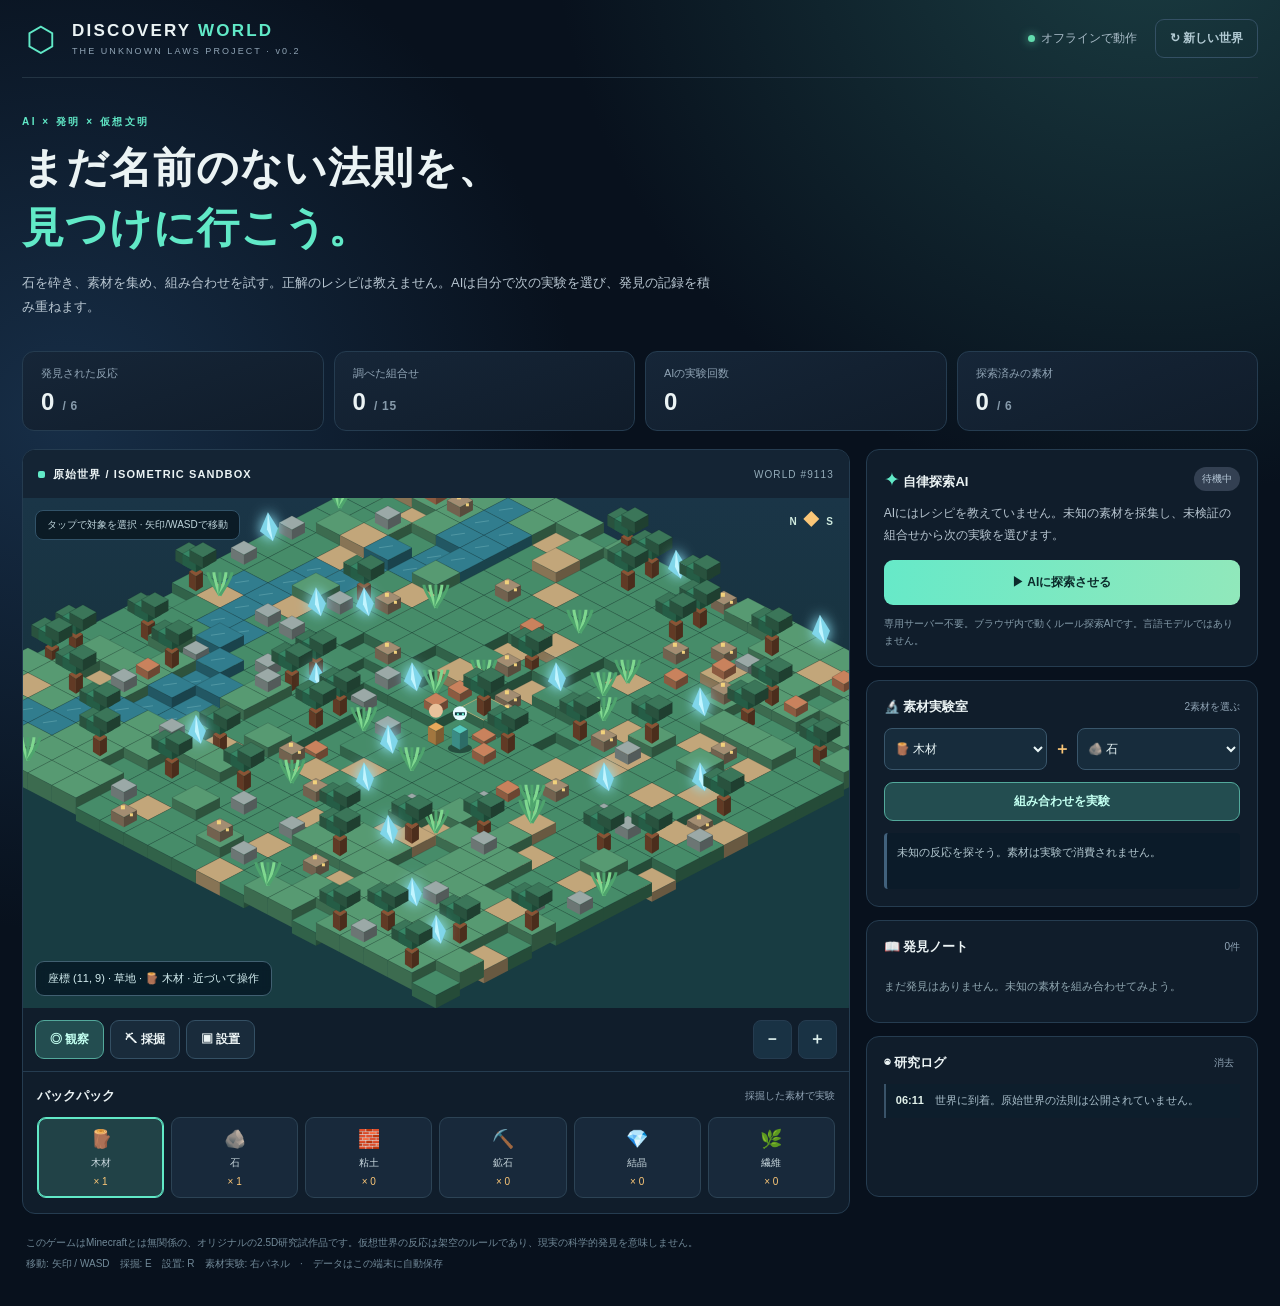
==== discovery-world/index.html @ 814305f7 "feat(discovery-world): publish standalone voxel discovery game for iPhone" ====
<!doctype html>
<html lang="ja">
<head>
  <meta charset="utf-8" />
  <meta name="viewport" content="width=device-width,initial-scale=1,viewport-fit=cover" />
  <meta name="theme-color" content="#0a1424" />
  <title>DISCOVERY WORLD — AIが発見する原始世界</title>
  <meta name="description" content="立体ブロックの原始世界を探索。素材の採掘、配置、未知の反応の実験、AIの自律探索を体験するオリジナル研究ゲーム。" />
  <style>
:root{color-scheme:dark;--bg:#08111d;--panel:#101d2b;--panel2:#142436;--edge:#253c50;--ink:#ebf3f4;--muted:#90a4b5;--cyan:#61e9c7;--gold:#fac677;--blue:#72affc}*{box-sizing:border-box}html{scroll-behavior:smooth}body{margin:0;background:radial-gradient(circle at 90% -8%,#1b3e43 0,transparent 33%),radial-gradient(circle at 5% 32%,#172e47 0,transparent 34%),var(--bg);color:var(--ink);font-family:ui-sans-serif,-apple-system,BlinkMacSystemFont,"Hiragino Kaku Gothic ProN","Noto Sans JP",sans-serif;min-height:100vh}button,select{font:inherit}button{cursor:pointer;touch-action:manipulation}button:focus-visible,select:focus-visible,canvas:focus-visible{outline:2px solid var(--cyan);outline-offset:2px}.shell{max-width:1500px;padding:0 22px;margin:0 auto}.topbar{min-height:78px;display:flex;justify-content:space-between;align-items:center;border-bottom:1px solid #233443;gap:16px}.brand{display:flex;gap:12px;align-items:center}.brand-icon{display:grid;place-items:center;width:38px;height:42px;color:var(--cyan);font-size:34px}.brand strong{font-size:17px;letter-spacing:.13em}.brand em{font-style:normal;color:var(--cyan)}.brand small{display:block;font-size:9px;letter-spacing:.23em;margin-top:5px;color:var(--muted)}.top-actions{display:flex;gap:18px;align-items:center}.live{font-size:12px;color:#a8bbc7}.live i{display:inline-block;width:7px;height:7px;background:#62dcae;box-shadow:0 0 10px #59be9e;border-radius:100%;margin-right:6px}.button{border:1px solid #345064;background:#192b3b;color:var(--ink);border-radius:9px;padding:10px 14px;font-weight:700;font-size:12px;transition:background .12s,border-color .12s}.button:hover{background:#244357;border-color:#6a95ad}.button.ghost{background:transparent;color:#b3cbd4}.button.active,.button.secondary{background:#234d50;border-color:#53a99b;color:#c2fff0}.button.primary{background:linear-gradient(100deg,#66e9c8,#91e8bb);color:#0b2b2b;border:none;padding:14px}.button.primary:hover{filter:brightness(1.1)}.button.full{width:100%}.intro{padding:37px 0 24px}.eyebrow{font-weight:800;letter-spacing:.25em;color:var(--cyan);font-size:10px}.intro h1{font-weight:800;letter-spacing:.025em;font-size:clamp(26px,3.7vw,42px);line-height:1.43;margin:9px 0 13px}.intro h1 span{color:var(--cyan)}.intro p{color:#b8c6d1;line-height:1.85;font-size:13px;max-width:700px;margin:0}.stats{display:grid;grid-template-columns:repeat(4,1fr);gap:10px;margin:8px 0 18px}.stats>div{border:1px solid var(--edge);border-radius:12px;background:linear-gradient(160deg,#162638,#101c2a);padding:14px 18px}.stats small{display:block;color:var(--muted);font-size:11px;margin-bottom:7px}.stats strong{font-size:24px;font-weight:800;letter-spacing:.03em}.stats span{font-size:12px;color:#869aaa}.layout{display:grid;grid-template-columns:minmax(0,1.9fr) minmax(280px,.9fr);gap:16px;align-items:start}.play-panel,.glass{border:1px solid var(--edge);background:var(--panel);border-radius:13px;overflow:hidden}.panel-title{display:flex;justify-content:space-between;align-items:center;height:48px;padding:0 15px;background:#142434;font-size:11px;letter-spacing:.1em}.panel-title>div{display:flex;align-items:center;gap:8px}.panel-dot{width:7px;height:7px;border-radius:2px;background:var(--cyan)}.world-tag{color:#94acb9;font-size:10px}.viewport{position:relative;height:min(55vw,510px);min-height:350px;overflow:hidden;background:linear-gradient(180deg,#1a3243,#153341 54%,#13302e)}#game{width:100%;height:100%;display:block;touch-action:none;cursor:crosshair}.game-hint{position:absolute;left:12px;top:12px;background:#06131bbb;padding:7px 11px;border:1px solid #315268;border-radius:8px;font-size:10px;color:#bfd5dc;pointer-events:none}.focus-card{position:absolute;left:12px;bottom:12px;max-width:calc(100% - 24px);padding:9px 12px;border-radius:9px;background:#061925d9;backdrop-filter:blur(5px);border:1px solid #416071;font-size:11px;color:#d5eff2;pointer-events:none}.compass{position:absolute;right:14px;top:12px;color:#d0ebdf;font-weight:700;font-size:10px;letter-spacing:.2em;pointer-events:none}.compass span{color:var(--gold);font-size:16px}.game-actions{border-bottom:1px solid var(--edge);display:flex;padding:12px;justify-content:space-between;gap:9px}.mode-controls,.zoom-controls{display:flex;gap:6px}.icon-button{background:#193244;color:#dff2ef;border:1px solid var(--edge);border-radius:8px;min-width:39px;font-weight:700}.mobile-controls{display:none}.inventory{padding:15px 14px}.section-heading{display:flex;justify-content:space-between;align-items:center;gap:8px;font-size:13px;margin-bottom:12px}.section-heading span:not(.ai-icon){font-size:10px;color:var(--muted)}.inventory-grid{display:grid;grid-template-columns:repeat(6,minmax(0,1fr));gap:7px}.item{display:flex;gap:6px;flex-direction:column;align-items:center;justify-content:center;background:#18293b;border:1px solid #2c4355;border-radius:9px;padding:10px 2px;min-width:0;min-height:71px;color:var(--ink)}.item.selected{border-color:var(--cyan);box-shadow:0 0 0 1px var(--cyan) inset;background:#214247}.item b{font-size:18px}.item small{font-size:10px;color:#cad9df;white-space:nowrap}.item span{font-size:10px;color:var(--gold)}.side-panel{display:flex;flex-direction:column;gap:13px}.glass{padding:17px}.ai-icon{color:var(--cyan);font-size:19px}.tag{font-size:10px!important;border-radius:20px;padding:5px 8px;color:#a7f5df!important;background:#194a46}.tag.paused{background:#334052;color:#b4c5d5!important}.ai-panel p{color:#b8c6d1;font-size:12px;line-height:1.8;margin:8px 0 14px}.tiny-note{font-size:10px;color:#849ba9;line-height:1.7;margin-top:10px}.lab-form{display:flex;align-items:center;gap:7px;margin:12px 0}.lab-form select{min-width:0;max-width:calc(50% - 14px);flex:1;background:#172c3c;border:1px solid #39566b;border-radius:8px;color:#e9f6f7;padding:12px 6px;font-size:12px}.combine{font-weight:800;color:var(--gold)}.lab-result{color:#b4c9d1;background:#0b1b29;border-left:3px solid #41617c;border-radius:4px;font-size:11px;line-height:1.7;margin-top:12px;padding:10px;min-height:56px}.lab-result.success{border-color:var(--cyan);color:#c4f5e3}.discoveries{max-height:205px;overflow:auto}.discoveries .empty{font-size:11px;color:#8fa6b0}.discovery{display:flex;align-items:start;gap:9px;padding:10px 0;border-top:1px solid #203444}.discovery .sigil{background:#274d4d;border:1px solid #3f8981;border-radius:9px;padding:9px;font-size:15px}.discovery strong{font-size:12px;color:#bcf9e8}.discovery small{display:block;color:#9eb3bb;font-size:10px;line-height:1.65;margin-top:3px}.activity{max-height:220px;min-height:95px;overflow:auto;display:flex;flex-direction:column;gap:7px}.entry{font-size:11px;line-height:1.6;background:#0d1e2c;padding:8px 10px;border-left:2px solid #395369;color:#a8beca}.entry strong{color:#e2f2eb}.entry.ai{border-left-color:var(--cyan)}.entry.result{border-left-color:var(--gold)}.text-btn{background:none;border:0;color:var(--muted);font-size:10px}.text-btn:hover{color:white}footer{color:#718998;font-size:10px;line-height:1.65;padding:17px 4px 30px}footer p{margin:4px 0}@media(max-width:980px){.layout{grid-template-columns:1fr}.side-panel{display:grid;grid-template-columns:repeat(2,minmax(0,1fr))}.viewport{height:490px}}@media(max-width:660px){.shell{padding:0 10px}.topbar{min-height:70px}.brand strong{font-size:13px}.brand small{font-size:8px;letter-spacing:.11em}.live{display:none}.top-actions{gap:5px}.button.ghost{font-size:10px;padding:9px}.intro{padding:26px 5px 17px}.intro p{font-size:11px}.stats{grid-template-columns:repeat(2,1fr);gap:7px}.stats>div{padding:11px 13px}.stats strong{font-size:22px}.layout{gap:11px}.viewport{height:385px;min-height:385px}.game-hint{font-size:9px;left:8px;top:7px}.panel-title{font-size:9px}.game-actions{padding:8px;flex-wrap:wrap}.button{font-size:11px;padding:9px 11px}.mobile-controls{display:flex;align-items:center;justify-content:space-between;padding:7px 16px 12px;border-bottom:1px solid var(--edge)}.dpad{display:grid;grid-template-columns:repeat(3,43px);grid-template-rows:repeat(2,38px);gap:5px}.dpad span:first-child{grid-column:1}.dpad button{border:1px solid #537080;color:#d9f2ec;background:#1a3346;border-radius:9px;font-size:14px}.quick-actions{display:flex;gap:8px}.quick-actions button{background:#234a50;border:1px solid #47978d;color:#e4fff7;border-radius:12px;font-size:11px;font-weight:700;min-height:52px;padding:0 12px}.inventory-grid{grid-template-columns:repeat(3,1fr)}.item{min-height:64px}.side-panel{grid-template-columns:1fr}.glass{padding:15px}.compass{font-size:9px}}@media(prefers-reduced-motion:reduce){*{scroll-behavior:auto!important;transition:none!important}}

</style>
  
</head>
<body>
  <div class="shell">
    <header class="topbar">
      <div class="brand"><span class="brand-icon">⬡</span><div><strong>DISCOVERY <em>WORLD</em></strong><small>THE UNKNOWN LAWS PROJECT · v0.2</small></div></div>
      <div class="top-actions"><span class="live"><i></i>オフラインで動作</span><button id="new-world" class="button ghost" title="新たな世界を作成">↻ 新しい世界</button></div>
    </header>
    <section class="intro"><div class="eyebrow">AI × 発明 × 仮想文明</div><h1>まだ名前のない法則を、<br><span>見つけに行こう。</span></h1><p>石を砕き、素材を集め、組み合わせを試す。正解のレシピは教えません。AIは自分で次の実験を選び、発見の記録を積み重ねます。</p></section>
    <div class="stats"><div><small>発見された反応</small><strong id="stat-discovery">0 <span>/ 6</span></strong></div><div><small>調べた組合せ</small><strong id="stat-trials">0 <span>/ 15</span></strong></div><div><small>AIの実験回数</small><strong id="stat-ai">0</strong></div><div><small>探索済みの素材</small><strong id="stat-samples">0 <span>/ 6</span></strong></div></div>
    <main class="layout">
      <section class="play-panel">
        <div class="panel-title"><div><span class="panel-dot"></span><strong>原始世界 / ISOMETRIC SANDBOX</strong></div><span class="world-tag" id="world-label">WORLD #0000</span></div>
        <div class="viewport" id="viewport"><canvas id="game" aria-label="立体ブロックの仮想世界" tabindex="0"></canvas><div class="game-hint">タップで対象を選択 · 矢印/WASDで移動</div><div class="focus-card" id="focus-card">目の前の素材を選んで採掘しよう</div><div class="compass">N <span>◆</span> S</div></div>
        <div class="game-actions"><div class="mode-controls"><button id="mode-look" data-mode="look" class="button active">◎ 観察</button><button id="mode-mine" data-mode="mine" class="button">⛏ 採掘</button><button id="mode-place" data-mode="place" class="button">▣ 設置</button></div><div class="zoom-controls"><button id="zoom-out" class="icon-button" aria-label="縮小">－</button><button id="zoom-in" class="icon-button" aria-label="拡大">＋</button></div></div>
        <div class="mobile-controls"><div class="dpad"><span></span><button data-move="0,-1" aria-label="上">▲</button><span></span><button data-move="-1,0" aria-label="左">◀</button><button data-move="0,1" aria-label="下">▼</button><button data-move="1,0" aria-label="右">▶</button></div><div class="quick-actions"><button id="quick-mine">⛏ 採掘</button><button id="quick-place">▣ 設置</button></div></div>
        <div class="inventory"><div class="section-heading"><strong>バックパック</strong><span>採掘した素材で実験</span></div><div class="inventory-grid" id="inventory"></div></div>
      </section>
      <aside class="side-panel">
        <section class="glass ai-panel"><div class="section-heading"><div><span class="ai-icon">✦</span> <strong>自律探索AI</strong></div><span id="ai-state" class="tag paused">待機中</span></div><p>AIにはレシピを教えていません。未知の素材を採集し、未検証の組合せから次の実験を選びます。</p><button id="toggle-ai" class="button primary full">▶ AIに探索させる</button><div class="tiny-note">専用サーバー不要。ブラウザ内で動くルール探索AIです。言語モデルではありません。</div></section>
        <section class="glass lab-panel"><div class="section-heading"><strong>🔬 素材実験室</strong><span>2素材を選ぶ</span></div><div class="lab-form"><select id="sample-a" aria-label="一つ目の素材"></select><span class="combine">＋</span><select id="sample-b" aria-label="二つ目の素材"></select></div><button id="experiment" class="button secondary full">組み合わせを実験</button><div id="lab-result" class="lab-result">未知の反応を探そう。素材は実験で消費されません。</div></section>
        <section class="glass notebook"><div class="section-heading"><strong>📖 発見ノート</strong><span id="found-count">0件</span></div><div id="discoveries" class="discoveries"><p class="empty">まだ発見はありません。</p></div></section>
        <section class="glass log-panel"><div class="section-heading"><strong>◉ 研究ログ</strong><button class="text-btn" id="clear-log">消去</button></div><div id="activity" class="activity" aria-live="polite"></div></section>
      </aside>
    </main>
    <footer><p>このゲームはMinecraftとは無関係の、オリジナルの2.5D研究試作品です。仮想世界の反応は架空のルールであり、現実の科学的発見を意味しません。</p><p>移動: 矢印 / WASD　採掘: E　設置: R　素材実験: 右パネル　·　データはこの端末に自動保存</p></footer>
  </div>
<script>
/* Discovery World v0.2 — original isometric sandbox and model-free recipe exploration. */
(() => {
  'use strict';
  const SAVE_KEY = 'discovery-world-v02-save';
  const SIZE = 22, TILE_W = 48, TILE_H = 25;
  const materials = [
    {id:'wood', name:'木材', icon:'🪵', color:'#9a6a40', note:'軽くて加工できる素材'},
    {id:'stone',name:'石',icon:'🪨',color:'#a8b2b0',note:'硬くて重い素材'},
    {id:'clay',name:'粘土',icon:'🧱',color:'#c98661',note:'水を含む柔らかい土'},
    {id:'ore',name:'鉱石',icon:'⛏️',color:'#c5af7b',note:'光を反射する岩'},
    {id:'crystal',name:'結晶',icon:'💎',color:'#7fd5eb',note:'不思議な光を放つ鉱物'},
    {id:'fiber',name:'繊維',icon:'🌿',color:'#7bc68b',note:'曲げたり束ねられる植物'}
  ];
  const outcomeNames = [
    ['🔔','遠隔共鳴','離れた場所へ反応を伝える'],
    ['🔎','微細観測','小さな変化を見分ける'],
    ['📜','外部記録','状態を別の物体へ残す'],
    ['🧭','空間検知','見えない対象の方向を推定する'],
    ['⚙️','力の変換','作用を別の運動へ変える'],
    ['✨','状態保存','変化した状態を保持する']
  ];
  const $ = id => document.getElementById(id);
  const canvas = $('game'), ctx = canvas.getContext('2d');
  const pairKey = (a,b) => [a,b].sort().join('+');
  const allPairs = [];
  for(let i=0;i<materials.length;i++)for(let j=i+1;j<materials.length;j++)allPairs.push(pairKey(materials[i].id,materials[j].id));
  const lookup = id => materials.find(x=>x.id===id);
  const label = id => lookup(id)?.name || id;
  const rng = (seed) => {let a=seed>>>0; return () => {a+=0x6D2B79F5;let t=a;t=Math.imul(t^(t>>>15),t|1);t^=t+Math.imul(t^(t>>>7),t|61);return ((t^(t>>>14))>>>0)/4294967296;};};
  function makeWorld(seed){
    const random = rng(seed);
    const cells=[];
    for(let y=0;y<SIZE;y++)for(let x=0;x<SIZE;x++){
      const water = Math.abs(x-(3.1+Math.sin(y*.53)*1.4))<.78;
      const h = Math.max(0,Math.min(2,Math.floor(1.2+Math.sin(x*.46)*.4+Math.cos(y*.35)*.4+random()*.9)));
      let kind = water?'water':(random()<.11?'sand':'grass');
      let res = null;
      if(!water){const p=random();res=p<.08?'wood':p<.14?'stone':p<.18?'clay':p<.215?'ore':p<.25?'crystal':p<.31?'fiber':null;}
      cells.push({x,y,h,kind,res});
    }
    // Make every raw material reachable near the starting area.
    const starters=[[11,9,'wood'],[10,12,'stone'],[13,11,'clay'],[12,9,'ore'],[9,10,'crystal'],[12,13,'fiber'],[15,13,'stone'],[14,8,'wood']];
    starters.forEach(([x,y,res])=>{const cell=cells[y*SIZE+x];cell.kind='grass';cell.res=res;cell.h=1;});
    for(let y=8;y<16;y++)for(let x=8;x<17;x++)if(cells[y*SIZE+x].kind==='water')cells[y*SIZE+x].kind='grass';
    const r2=rng(seed^0xa73c45);
    const shuffled=allPairs.slice().sort(()=>r2()-.5);
    const rules={};shuffled.slice(0,6).forEach((key,i)=>{rules[key]=i;});
    const inv=Object.fromEntries(materials.map(v=>[v.id,0]));
    inv.wood=1; inv.stone=1;
    return {version:2,seed,cells,player:{x:11,y:11},bot:{x:12,y:11,running:false,samples:Object.fromEntries(materials.map(v=>[v.id,0]))},inv,rules,tried:{},found:{},aiTrials:0,step:0,selected:{x:11,y:9},selectedMaterial:'wood',mode:'look',logs:[]};
  }
  function restore(){
    try{const s=JSON.parse(localStorage.getItem(SAVE_KEY));if(s?.version===2&&s.cells?.length===SIZE*SIZE&&s.rules&&s.bot&&s.player&&s.inv){s.bot.running=false;return s;}}catch(e){}
    return makeWorld(Math.floor(Math.random()*1e9));
  }
  let state=restore(), zoom=1, cw=800,ch=480,dpr=1, hitTiles=[], intervalId=null, lastFrame=0;
  const cell = (x,y) => x>=0&&y>=0&&x<SIZE&&y<SIZE?state.cells[y*SIZE+x]:null;
  const dist = (a,b) => Math.abs(a.x-b.x)+Math.abs(a.y-b.y);
  function save(){try{localStorage.setItem(SAVE_KEY,JSON.stringify(state));}catch(e){/* still playable without persistence */}}
  function note(message,type='plain'){
    state.logs.unshift({message,type,at:new Date().toLocaleTimeString('ja-JP',{hour:'2-digit',minute:'2-digit'})});
    state.logs=state.logs.slice(0,80); renderLogs(); save();
  }
  function renderLogs(){const pane=$('activity');pane.textContent='';state.logs.slice(0,16).forEach(v=>{const node=document.createElement('div');node.className='entry '+(v.type==='ai'?'ai':v.type==='result'?'result':'');const tm=document.createElement('strong');tm.textContent=v.at+'　';node.append(tm,document.createTextNode(v.message));pane.append(node);});}
  function updateHUD(){
    const n=Object.keys(state.found).length;
    $('stat-discovery').innerHTML=n+' <span>/ 6</span>';
    $('stat-trials').innerHTML=Object.keys(state.tried).length+' <span>/ 15</span>';
    $('stat-ai').textContent=state.aiTrials;
    $('stat-samples').innerHTML=materials.filter(v=>state.bot.samples[v.id]).length+' <span>/ 6</span>';
    $('world-label').textContent='WORLD #'+String(state.seed%10000).padStart(4,'0');
    $('found-count').textContent=n+'件';
    $('ai-state').textContent=state.bot.running?'探索中':'待機中';
    $('ai-state').classList.toggle('paused',!state.bot.running);
    $('toggle-ai').textContent=state.bot.running?'⏸ AIを停止':'▶ AIに探索させる';
    $('toggle-ai').classList.toggle('primary',!state.bot.running);
  }
  function renderInventory(){const el=$('inventory');el.textContent='';materials.forEach(m=>{const b=document.createElement('button');b.className='item '+(state.selectedMaterial===m.id?'selected':'');b.innerHTML='<b>'+m.icon+'</b><small>'+m.name+'</small><span>× '+(state.inv[m.id]||0)+'</span>';b.addEventListener('click',()=>{state.selectedMaterial=m.id;renderInventory();save();});el.append(b);});}
  function renderLab(){
    for(const id of ['sample-a','sample-b']){const sel=$(id),current=sel.value;sel.textContent='';materials.forEach(m=>{const option=document.createElement('option');option.value=m.id;option.textContent=m.icon+' '+m.name;sel.append(option);});sel.value=current|| (id==='sample-a'?'wood':'stone');}
  }
  function renderFound(){const el=$('discoveries');el.textContent='';const keys=Object.keys(state.found);if(keys.length===0){const p=document.createElement('p');p.className='empty';p.textContent='まだ発見はありません。未知の素材を組み合わせてみよう。';el.append(p);return;}
    keys.forEach(key=>{const index=state.found[key];const out=outcomeNames[index];if(!out)return;const node=document.createElement('div');node.className='discovery';const icon=document.createElement('div');icon.className='sigil';icon.textContent=out[0];const info=document.createElement('div');const title=document.createElement('strong');title.textContent=out[1];const detail=document.createElement('small');detail.textContent=key.split('+').map(label).join(' × ')+' — '+out[2];info.append(title,detail);node.append(icon,info);el.append(node);});
  }
  function refresh(){updateHUD();renderInventory();renderFound();renderLogs();inspect();}
  function inspect(){const t=state.selected;const c=cell(t.x,t.y);let msg='探索中';if(c){msg=`座標 (${t.x}, ${t.y}) · ${c.kind==='water'?'水辺':c.kind==='sand'?'砂地':'草地'}`;if(c.res)msg+=' · '+lookup(c.res).icon+' '+label(c.res);msg+=' · '+(dist(state.player,t)<=1?'操作可能':'近づいて操作');} $('focus-card').textContent=msg;}
  function setMode(mode){state.mode=mode;document.querySelectorAll('[data-mode]').forEach(b=>b.classList.toggle('active',b.dataset.mode===mode));save();}
  function move(dx,dy){const x=state.player.x+dx,y=state.player.y+dy;const c=cell(x,y);if(!c||c.kind==='water')return;state.player.x=x;state.player.y=y;state.step++;state.selected={x,y};inspect();save();}
  function mine(target=state.selected,who='player'){
    const origin=who==='ai'?state.bot:state.player;
    const t=cell(target.x,target.y);
    if(!t||dist(origin,target)>1||!t.res)return false;
    const m=t.res;t.res=null;
    if(who==='ai'){state.bot.samples[m]=(state.bot.samples[m]||0)+1;note('AIが '+label(m)+' を採集した。新しい性質を調べる。','ai');}
    else{state.inv[m]=(state.inv[m]||0)+1;note(label(m)+' を採掘して手に入れた。');}
    refresh();save();return true;
  }
  function place(){const t=cell(state.selected.x,state.selected.y);const id=state.selectedMaterial;if(!t||t.kind==='water'||t.res||dist(state.player,state.selected)>1){note('設置するには、隣の空いている地面を選んでください。');return;}
    if((state.inv[id]||0)<1){note(label(id)+' が足りません。');return;}
    state.inv[id]--;t.res=id;note(label(id)+' を設置した。');refresh();save();
  }
  function experiment(a,b,actor='player'){
    const target=actor==='ai'?state.bot.samples:state.inv;
    if(a===b){if(actor==='player'){$('lab-result').textContent='異なる2種類の素材を選んでください。';}return false;}
    if(!target[a]||!target[b]){if(actor==='player')$('lab-result').textContent='この組合せは素材不足です。まず採掘してみよう。';return false;}
    const key=pairKey(a,b), isNew=!(key in state.tried),idx=state.rules[key];
    state.tried[key]=(state.tried[key]||0)+1;
    if(actor==='ai')state.aiTrials++;
    if(idx!==undefined){
      const out=outcomeNames[idx];state.found[key]=idx;
      const text=out[0]+' '+out[1]+' 発見！ '+out[2];
      if(actor==='player'){$('lab-result').textContent=text;$('lab-result').classList.add('success');}
      if(isNew)note((actor==='ai'?'AIが':'あなたが')+' '+label(a)+' × '+label(b)+' → '+out[1]+' を発見！','result');
    }else{
      if(actor==='player'){$('lab-result').textContent=label(a)+' × '+label(b)+' → 今回の条件では新しい反応を確認できなかった。';$('lab-result').classList.remove('success');}
      if(isNew)note((actor==='ai'?'AIが':'あなたが')+' '+label(a)+' × '+label(b)+' を検証。反応なし。',actor==='ai'?'ai':'plain');
    }
    refresh();save();return true;
  }
  function adjacent(x,y){return [[x+1,y],[x-1,y],[x,y+1],[x,y-1]].filter(([cx,cy])=>{const c=cell(cx,cy);return c&&c.kind!=='water';});}
  function shortestPath(start,goal){
    const q=[[start.x,start.y]],prev=new Map([[start.x+','+start.y,null]]),goalKey=goal.x+','+goal.y;
    for(let i=0;i<q.length;i++){
      const [x,y]=q[i],here=x+','+y;if(here===goalKey)break;
      for(const [nx,ny] of adjacent(x,y)){const k=nx+','+ny;if(!prev.has(k)){prev.set(k,here);q.push([nx,ny]);}}
    }
    if(!prev.has(goalKey))return null;
    const path=[];let k=goalKey;while(k){const [x,y]=k.split(',').map(Number);path.unshift({x,y});k=prev.get(k);}return path.slice(1);
  }
  function aiStep(){
    const s=state.bot, missing=materials.filter(m=>!s.samples[m.id]);
    // First gather at least one specimen of every material, guided by novelty and reachable distance.
    if(missing.length){
      let target=null,bestPath=null,bestScore=1e6;
      for(const c of state.cells){if(!c.res||s.samples[c.res])continue;
        const path=shortestPath(s,c);if(!path)continue;
        const score=path.length+(c.res==='crystal'?-0.1:0);if(score<bestScore){target=c;bestPath=path;bestScore=score;}
      }
      if(target){if(dist(s,target)<=1){mine(target,'ai');return;}
        if(bestPath?.length){Object.assign(s,bestPath[0]);state.step++;if(state.step%6===0)note('AIは未採集の '+label(target.res)+' に向かっている。','ai');save();return;}}
    }
    const next=allPairs.filter(k=>!(k in state.tried)).find(k=>k.split('+').every(m=>s.samples[m]));
    if(next){const [a,b]=next.split('+');experiment(a,b,'ai');return;}
    const untried=allPairs.filter(k=>!(k in state.tried));
    if(untried.length){note('AIは未発見の素材を探しています。','ai');return;}
    note('AIの探索が一区切り。15組の組合せを調べました。','result');stopAI();
  }
  function stopAI(){state.bot.running=false;clearInterval(intervalId);intervalId=null;updateHUD();save();}
  function toggleAI(){if(state.bot.running){stopAI();note('AIの探索を一時停止した。');return;}
    state.bot.running=true;updateHUD();note('AIが自律探索を開始。未観測の素材を優先する。','ai');
    intervalId=setInterval(()=>{try{if(state.bot.running){aiStep();refresh();}}catch(e){stopAI();note('AI探索でエラーが発生したため停止しました。');console.error(e);}},550);
  }
  const hex=(h,a=1)=>{const x=h.replace('#','');return `rgba(${parseInt(x.substring(0,2),16)},${parseInt(x.substring(2,4),16)},${parseInt(x.substring(4,6),16)},${a})`;};
  function darker(h,f){const s=h.replace('#','');const vals=[0,2,4].map(n=>Math.max(0,Math.floor(parseInt(s.substr(n,2),16)*f)).toString(16).padStart(2,'0'));return '#'+vals.join('');}
  function poly(points,fill,stroke){ctx.beginPath();ctx.moveTo(points[0][0],points[0][1]);for(let i=1;i<points.length;i++)ctx.lineTo(points[i][0],points[i][1]);ctx.closePath();ctx.fillStyle=fill;ctx.fill();if(stroke){ctx.strokeStyle=stroke;ctx.lineWidth=.6*zoom;ctx.stroke();}}
  function iso(x,y){return {x:(x-y)*TILE_W/2,y:(x+y)*TILE_H/2};}
  function drawBlock(sx,sy,tw,th,depth,base){
    const L=[sx-tw/2,sy],R=[sx+tw/2,sy],T=[sx,sy-th/2],B=[sx,sy+th/2];
    poly([L,B,[B[0],B[1]+depth],[L[0],L[1]+depth]],darker(base,.7));
    poly([B,R,[R[0],R[1]+depth],[B[0],B[1]+depth]],darker(base,.54));
    poly([T,R,B,L],base,'#10201c4d');
  }
  function drawMaterial(type,sx,sy){
    const z=zoom;
    if(type==='wood'){
      drawBlock(sx,sy-7*z,14*z,9*z,15*z,'#8b5435');
      for(let j=0;j<3;j++)drawBlock(sx+(j-1)*7*z,sy-(25+Math.abs(1-j)*4)*z,27*z,15*z,11*z,j===1?'#368665':'#3b7659');
    }else if(type==='stone'||type==='ore'){
      drawBlock(sx,sy-6*z,26*z,14*z,10*z,type==='stone'?'#9ba9a7':'#a38d72');
      if(type==='ore'){ctx.fillStyle='#f1d17c';ctx.fillRect(sx-3*z,sy-11*z,4*z,4*z);ctx.fillRect(sx+6*z,sy-3*z,3*z,3*z);}
    }else if(type==='clay'){
      drawBlock(sx,sy-4*z,24*z,14*z,8*z,'#c9825d');
    }else if(type==='crystal'){
      ctx.shadowColor='#8ee8fc';ctx.shadowBlur=13*z;
      poly([[sx,sy-29*z],[sx+10*z,sy-13*z],[sx+5*z,sy],[sx-8*z,sy-10*z]],'#7ed4e8');
      poly([[sx,sy-29*z],[sx+5*z,sy],[sx-1*z,sy-12*z]],'#c1f5ff');ctx.shadowBlur=0;
    }else if(type==='fiber'){
      for(let j=-2;j<=2;j++){ctx.beginPath();ctx.moveTo(sx,sy+4*z);ctx.quadraticCurveTo(sx+j*6*z,sy-14*z,sx+j*6*z,sy-19*z);ctx.lineWidth=3*z;ctx.strokeStyle=j%2?'#7fd88f':'#4ea46d';ctx.stroke();}
    }
  }
  function drawPerson(x,y,color,isBot){const c=cell(x,y);const pos=iso(x,y);const sx=cameraX+pos.x*zoom,sy=cameraY+(pos.y-c.h*10)*zoom;const z=zoom;
    ctx.fillStyle='#09191a88';ctx.beginPath();ctx.ellipse(sx,sy+3*z,12*z,5*z,0,0,Math.PI*2);ctx.fill();
    drawBlock(sx,sy-16*z,16*z,9*z,16*z,color);
    ctx.fillStyle=isBot?'#e4fbff':'#e9c19b';ctx.beginPath();ctx.arc(sx,sy-32*z,7*z,0,2*Math.PI);ctx.fill();
    if(isBot){ctx.fillStyle='#103b42';ctx.fillRect(sx-5*z,sy-33*z,10*z,3*z);ctx.fillStyle='#75fadd';ctx.fillRect(sx-3*z,sy-32*z,2*z,2*z);ctx.fillRect(sx+2*z,sy-32*z,2*z,2*z);}
    if(isBot&&state.bot.running){ctx.strokeStyle='#6df5d3aa';ctx.beginPath();ctx.arc(sx,sy-34*z,14*z+Math.sin(performance.now()/250)*2*z,0,Math.PI*2);ctx.lineWidth=1;ctx.stroke();}
  }
  let cameraX=0,cameraY=0;
  function resize(){const rect=canvas.getBoundingClientRect();cw=rect.width;ch=rect.height;dpr=Math.min(2,window.devicePixelRatio||1);canvas.width=Math.round(cw*dpr);canvas.height=Math.round(ch*dpr);ctx.setTransform(dpr,0,0,dpr,0,0);zoom=Math.max(.52,Math.min(1.7,zoom));draw();}
  function draw(){if(!cw||!ch)return;ctx.setTransform(dpr,0,0,dpr,0,0);ctx.clearRect(0,0,cw,ch);
    const gradient=ctx.createLinearGradient(0,0,0,ch);gradient.addColorStop(0,'#1a3547');gradient.addColorStop(1,'#133130');ctx.fillStyle=gradient;ctx.fillRect(0,0,cw,ch);
    // Distant mountain silhouette provides depth without external image assets.
    ctx.fillStyle='#183c42';ctx.beginPath();ctx.moveTo(0,ch*.52);for(let x=0;x<=cw+15;x+=15)ctx.lineTo(x,ch*.46+Math.sin(x*.012)*26+Math.cos(x*.027)*12);ctx.lineTo(cw,ch);ctx.lineTo(0,ch);ctx.fill();
    let px=iso(state.player.x,state.player.y),pc=cell(state.player.x,state.player.y);
    cameraX=cw*.5-px.x*zoom;cameraY=ch*.48-(px.y-pc.h*10)*zoom;hitTiles=[];
    for(let sum=0;sum<(SIZE-1)*2+1;sum++)for(let x=0;x<SIZE;x++){const y=sum-x;if(y<0||y>=SIZE)continue;
      const c=cell(x,y),p=iso(x,y),sx=cameraX+p.x*zoom,sy=cameraY+(p.y-c.h*10)*zoom;
      if(sx<-95||sx>cw+95||sy<-100||sy>ch+110)continue;
      const base=c.kind==='water'?'#317d8e':c.kind==='sand'?'#c2a67a':(c.h===2?'#579a72':'#468c69');
      drawBlock(sx,sy,TILE_W*zoom,TILE_H*zoom,(9+c.h*4)*zoom,base);
      if(c.kind==='water'){
        ctx.strokeStyle='#9bd7d44a';ctx.lineWidth=1.1*zoom;ctx.beginPath();ctx.moveTo(sx-9*zoom,sy);ctx.lineTo(sx+5*zoom,sy-2*zoom);ctx.stroke();
      }
      if(state.selected.x===x&&state.selected.y===y){
        poly([[sx,sy-TILE_H*zoom/2],[sx+TILE_W*zoom/2,sy],[sx,sy+TILE_H*zoom/2],[sx-TILE_W*zoom/2,sy]],'#ffffff15','#f9d98e');
      }
      hitTiles.push({x,y,sx,sy,tw:TILE_W*zoom,th:TILE_H*zoom});
      if(c.res)drawMaterial(c.res,sx,sy-4*zoom);
      if(state.bot.x===x&&state.bot.y===y)drawPerson(x,y,'#55c9be',true);
      if(state.player.x===x&&state.player.y===y)drawPerson(x,y,'#e8aa5b',false);
    }
    if(state.bot.running){ctx.font='bold 10px system-ui';ctx.fillStyle='#b4fff0';ctx.fillText('AI AUTONOMOUS',10,ch-14);}
  }
  function handleCanvasPoint(clientX,clientY){const rect=canvas.getBoundingClientRect(),x=clientX-rect.left,y=clientY-rect.top;let found=null;
    for(let i=hitTiles.length-1;i>=0;i--){const t=hitTiles[i];if(Math.abs(x-t.sx)/(t.tw/2)+Math.abs(y-t.sy)/(t.th/2)<=1.05){found=t;break;}}
    if(!found)return;
    state.selected={x:found.x,y:found.y};if(state.mode==='mine'){if(!mine(state.selected))note('隣にある素材を選んで採掘してください。');}
    else if(state.mode==='place')place();else inspect();refresh();save();
  }
  function bind(){
    document.querySelectorAll('[data-mode]').forEach(b=>b.addEventListener('click',()=>setMode(b.dataset.mode)));
    document.querySelectorAll('[data-move]').forEach(b=>b.addEventListener('click',()=>{const [x,y]=b.dataset.move.split(',').map(Number);move(x,y);draw();}));
    $('quick-mine').addEventListener('click',()=>{if(!mine())note('選択した隣の素材を採掘してください。');draw();});
    $('quick-place').addEventListener('click',()=>{place();draw();});
    $('toggle-ai').addEventListener('click',toggleAI);
    $('zoom-in').addEventListener('click',()=>{zoom=Math.min(1.7,zoom+.15);draw();});
    $('zoom-out').addEventListener('click',()=>{zoom=Math.max(.52,zoom-.15);draw();});
    $('experiment').addEventListener('click',()=>experiment($('sample-a').value,$('sample-b').value));
    $('clear-log').addEventListener('click',()=>{state.logs=[];renderLogs();save();});
    $('new-world').addEventListener('click',()=>{if(!confirm('現在の発見・所持品を消去して、新しい法則の世界を作りますか？'))return;stopAI();state=makeWorld(Math.floor(Math.random()*1e9));zoom=1;setMode('look');$('lab-result').classList.remove('success');$('lab-result').textContent='新しい世界ができました。素材を探そう。';note('新しい世界を生成。法則は前の世界とは異なります。','result');refresh();draw();});
    canvas.addEventListener('click',e=>{handleCanvasPoint(e.clientX,e.clientY);draw();});
    window.addEventListener('keydown',e=>{
      if(['INPUT','SELECT','TEXTAREA'].includes(document.activeElement?.tagName))return;
      const k=e.key.toLowerCase();const dir={arrowup:[0,-1],w:[0,-1],arrowdown:[0,1],s:[0,1],arrowleft:[-1,0],a:[-1,0],arrowright:[1,0],d:[1,0]};
      if(dir[k]){e.preventDefault();move(...dir[k]);draw();}else if(k==='e'){e.preventDefault();mine();draw();}else if(k==='r'){e.preventDefault();place();draw();}
    });
    window.addEventListener('resize',resize);
    canvas.addEventListener('wheel',e=>{e.preventDefault();zoom=Math.max(.52,Math.min(1.7,zoom+(e.deltaY<0?.1:-.1)));draw();},{passive:false});
  }
  renderLab();bind();refresh();note('世界に到着。原始世界の法則は公開されていません。');resize();
  // Draw only as needed for subtle AI indicators. Simulation logic is in aiStep(), not in render().
  function frame(t){if(t-lastFrame>110){draw();lastFrame=t;}requestAnimationFrame(frame);}requestAnimationFrame(frame);
  window.__DISCOVERY_TEST__={get:()=>({seed:state.seed,found:Object.keys(state.found).length,tried:Object.keys(state.tried).length,samples:materials.filter(m=>state.bot.samples[m.id]).length,player:{...state.player},aiTrials:state.aiTrials}),step:aiStep,pairKey,reset:()=>{stopAI();state=makeWorld(1234);refresh();draw();},move};
})();

</script>
</body>
</html>
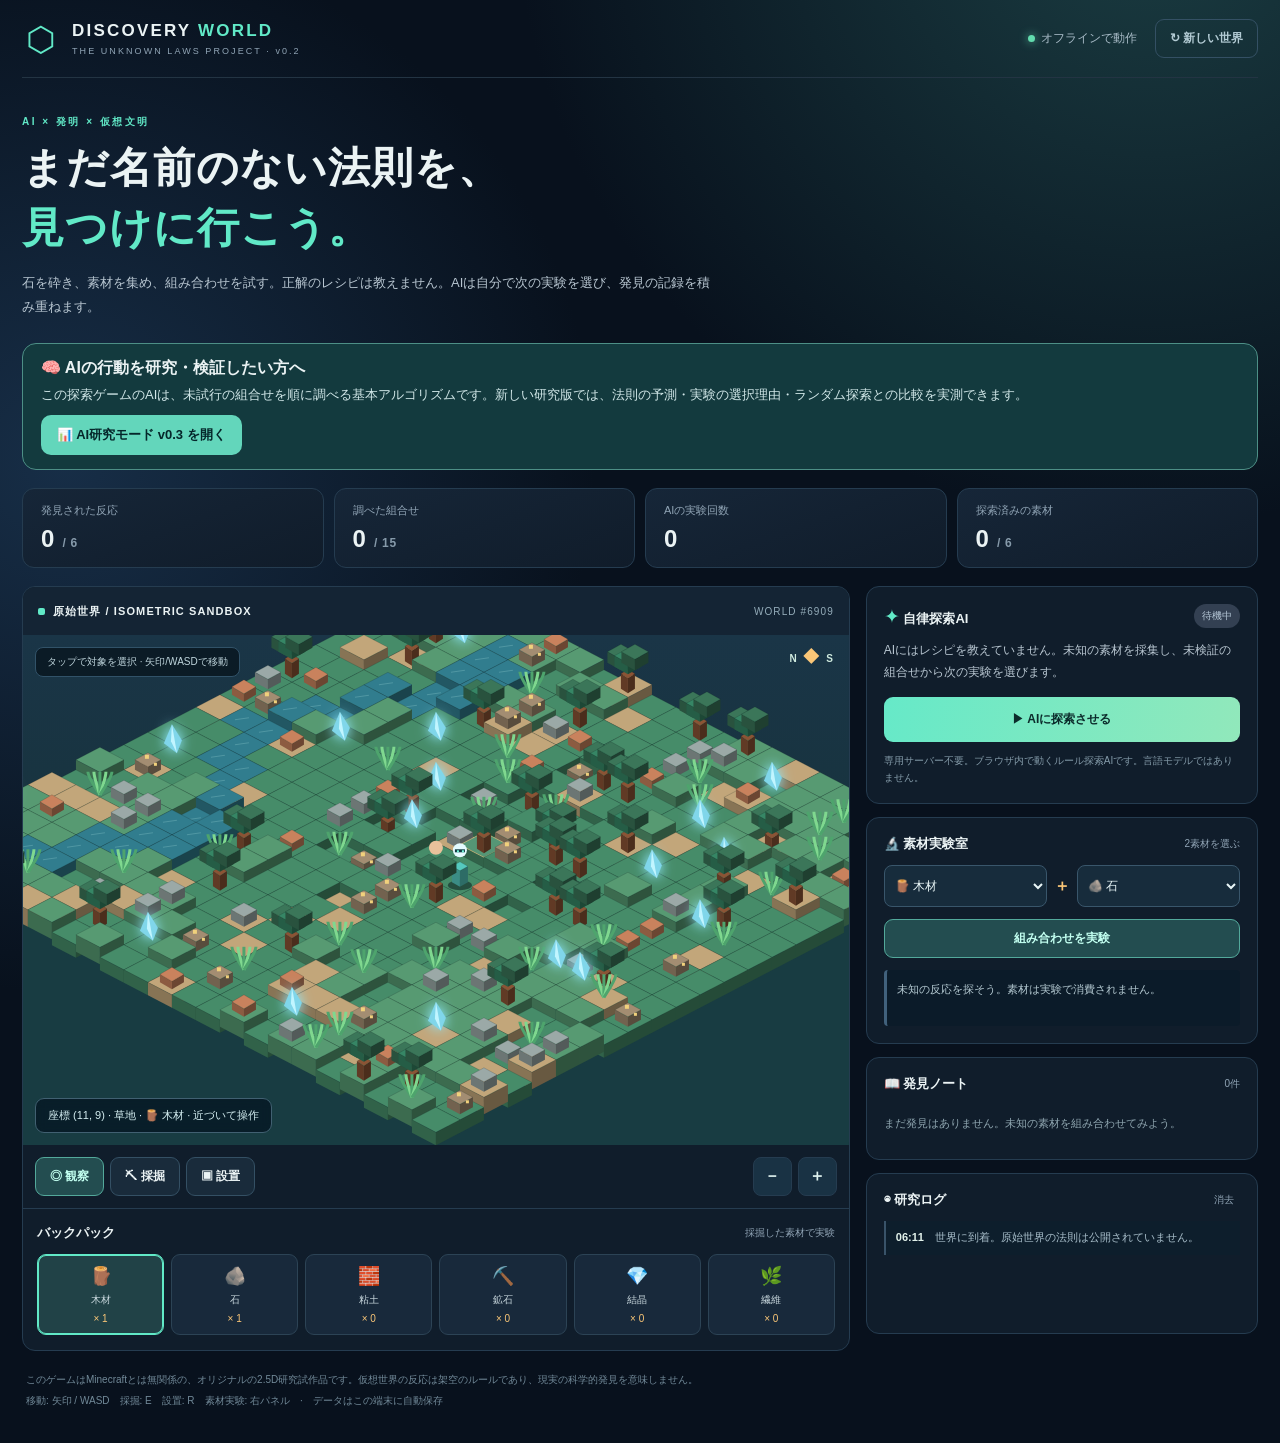
==== commit 05ab37ad: "feat(discovery-world): link to measurable research mode and clarify old agent limits" ====
--- a/discovery-world/index.html
+++ b/discovery-world/index.html
@@ -19,6 +19,7 @@
       <div class="top-actions"><span class="live"><i></i>オフラインで動作</span><button id="new-world" class="button ghost" title="新たな世界を作成">↻ 新しい世界</button></div>
     </header>
     <section class="intro"><div class="eyebrow">AI × 発明 × 仮想文明</div><h1>まだ名前のない法則を、<br><span>見つけに行こう。</span></h1><p>石を砕き、素材を集め、組み合わせを試す。正解のレシピは教えません。AIは自分で次の実験を選び、発見の記録を積み重ねます。</p></section>
+    <div style="margin:0 0 18px;padding:14px 18px;border:1px solid #4d8f86;border-radius:14px;background:#133a3e"><strong>🧠 AIの行動を研究・検証したい方へ</strong><p style="margin:7px 0 11px;color:#d1e7e8;font-size:13px">この探索ゲームのAIは、未試行の組合せを順に調べる基本アルゴリズムです。新しい研究版では、法則の予測・実験の選択理由・ランダム探索との比較を実測できます。</p><a href="./research/" style="display:inline-block;border-radius:10px;background:#63d6bb;color:#05262a;padding:11px 16px;font-size:13px;font-weight:800;text-decoration:none">📊 AI研究モード v0.3 を開く</a></div>
     <div class="stats"><div><small>発見された反応</small><strong id="stat-discovery">0 <span>/ 6</span></strong></div><div><small>調べた組合せ</small><strong id="stat-trials">0 <span>/ 15</span></strong></div><div><small>AIの実験回数</small><strong id="stat-ai">0</strong></div><div><small>探索済みの素材</small><strong id="stat-samples">0 <span>/ 6</span></strong></div></div>
     <main class="layout">
       <section class="play-panel">
